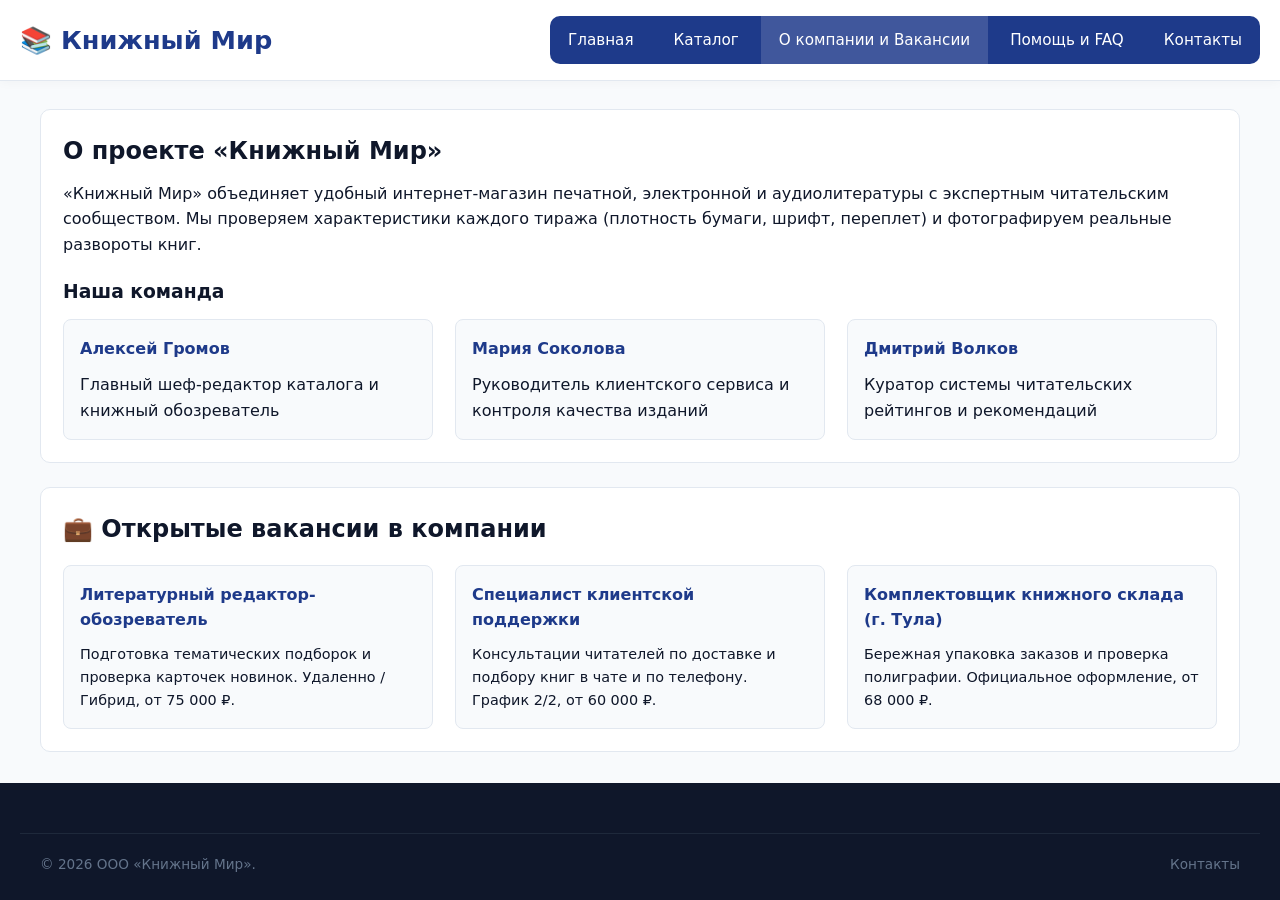
==== about.html @ 3159c73e "Add files via upload" ====
<!DOCTYPE html>
<html lang="ru">
<head>
    <meta charset="UTF-8">
    <meta name="viewport" content="width=device-width, initial-scale=1.0">
    <title>О компании, Наша команда и Вакансии | Книжный Мир</title>
    <meta name="description" content="Информация о книжном проекте Книжный Мир, редакционной команде, принципах работы и открытых вакансиях.">
    <link rel="stylesheet" href="style.css">
</head>
<body>
    <header>
        <div class="container header-main">
            <a href="index.html" class="logo">📚 Книжный Мир</a>
            <nav class="main-nav" style="border-radius:var(--radius);">
                <ul class="nav-list">
                    <li><a href="index.html">Главная</a></li>
                    <li><a href="catalog.html">Каталог</a></li>
                    <li><a href="about.html" class="active">О компании и Вакансии</a></li>
                    <li><a href="help.html">Помощь и FAQ</a></li>
                    <li><a href="contacts.html">Контакты</a></li>
                </ul>
            </nav>
        </div>
    </header>

    <main class="container" style="margin-top:28px;">
        <section class="card" style="margin-bottom:24px;">
            <h1>О проекте «Книжный Мир»</h1>
            <p style="margin-top:10px;">«Книжный Мир» объединяет удобный интернет-магазин печатной, электронной и аудиолитературы с экспертным читательским сообществом. Мы проверяем характеристики каждого тиража (плотность бумаги, шрифт, переплет) и фотографируем реальные развороты книг.</p>
            <h3 style="margin-top:20px;">Наша команда</h3>
            <div class="grid-3" style="margin-top:12px;">
                <div class="widget-box"><h4>Алексей Громов</h4><p>Главный шеф-редактор каталога и книжный обозреватель</p></div>
                <div class="widget-box"><h4>Мария Соколова</h4><p>Руководитель клиентского сервиса и контроля качества изданий</p></div>
                <div class="widget-box"><h4>Дмитрий Волков</h4><p>Куратор системы читательских рейтингов и рекомендаций</p></div>
            </div>
        </section>

        <section id="vacancies" class="card">
            <h2>💼 Открытые вакансии в компании</h2>
            <div class="grid-3" style="margin-top:16px;">
                <div class="widget-box">
                    <h4>Литературный редактор-обозреватель</h4>
                    <p style="font-size:0.9rem;">Подготовка тематических подборок и проверка карточек новинок. Удаленно / Гибрид, от 75 000 ₽.</p>
                </div>
                <div class="widget-box">
                    <h4>Специалист клиентской поддержки</h4>
                    <p style="font-size:0.9rem;">Консультации читателей по доставке и подбору книг в чате и по телефону. График 2/2, от 60 000 ₽.</p>
                </div>
                <div class="widget-box">
                    <h4>Комплектовщик книжного склада (г. Тула)</h4>
                    <p style="font-size:0.9rem;">Бережная упаковка заказов и проверка полиграфии. Официальное оформление, от 68 000 ₽.</p>
                </div>
            </div>
        </section>
    </main>

    <footer><div class="container footer-bottom"><span>© 2026 ООО «Книжный Мир».</span><a href="contacts.html">Контакты</a></div></footer>
</body>
</html>
---- style.css ----
:root {
    --primary: #1e3a8a;
    --primary-hover: #1d4ed8;
    --accent: #f97316;
    --accent-hover: #ea580c;
    --bg: #f8fafc;
    --surface: #ffffff;
    --text: #0f172a;
    --text-muted: #64748b;
    --border: #e2e8f0;
    --success: #16a34a;
    --radius: 10px;
}

* {
    margin: 0;
    padding: 0;
    box-sizing: border-box;
    font-family: 'Segoe UI', system-ui, -apple-system, sans-serif;
}

body {
    background-color: var(--bg);
    color: var(--text);
    line-height: 1.6;
    display: flex;
    flex-direction: column;
    min-height: 100vh;
}

a {
    color: inherit;
    text-decoration: none;
    transition: 0.2s;
}

ul {
    list-style: none;
}

.container {
    max-width: 1240px;
    margin: 0 auto;
    padding: 0 20px;
}

/* Верхняя коммерческая панель */
.top-bar {
    background: #0f172a;
    color: #cbd5e1;
    font-size: 0.85rem;
    padding: 8px 0;
}

.top-bar-inner {
    display: flex;
    justify-content: space-between;
    align-items: center;
    flex-wrap: wrap;
    gap: 10px;
}

.top-links, .top-actions {
    display: flex;
    gap: 18px;
    align-items: center;
}

.top-bar a:hover {
    color: #ffffff;
}

/* Шапка сайта */
header {
    background: var(--surface);
    border-bottom: 1px solid var(--border);
    position: sticky;
    top: 0;
    z-index: 100;
    box-shadow: 0 2px 10px rgba(0, 0, 0, 0.03);
}

.header-main {
    display: flex;
    justify-content: space-between;
    align-items: center;
    padding: 16px 0;
    gap: 24px;
}

.logo {
    font-size: 1.6rem;
    font-weight: 800;
    color: var(--primary);
    display: flex;
    align-items: center;
    gap: 8px;
    white-space: nowrap;
}

.search-box {
    flex: 1;
    display: flex;
    max-width: 580px;
}

.search-box input {
    width: 100%;
    padding: 11px 16px;
    border: 2px solid var(--primary);
    border-right: none;
    border-radius: var(--radius) 0 0 var(--radius);
    outline: none;
    font-size: 0.95rem;
}

.search-box button {
    background: var(--primary);
    color: #fff;
    border: none;
    padding: 0 22px;
    border-radius: 0 var(--radius) var(--radius) 0;
    font-weight: 600;
    cursor: pointer;
}

.search-box button:hover {
    background: var(--primary-hover);
}

.header-icons {
    display: flex;
    gap: 16px;
    align-items: center;
}

.icon-btn {
    display: flex;
    flex-direction: column;
    align-items: center;
    font-size: 0.8rem;
    color: var(--text);
    position: relative;
    cursor: pointer;
}

.badge {
    background: var(--accent);
    color: #fff;
    font-size: 0.7rem;
    font-weight: 700;
    padding: 1px 6px;
    border-radius: 99px;
    position: absolute;
    top: -6px;
    right: -8px;
}

/* Главная навигация */
.main-nav {
    background: var(--primary);
    color: #fff;
}

.nav-list {
    display: flex;
    gap: 4px;
    flex-wrap: wrap;
}

.nav-list a {
    display: block;
    padding: 12px 18px;
    font-weight: 500;
    font-size: 0.95rem;
}

.nav-list a:hover, .nav-list a.active {
    background: rgba(255, 255, 255, 0.15);
}

/* Хлебные крошки */
.breadcrumbs {
    padding: 14px 0;
    font-size: 0.88rem;
    color: var(--text-muted);
}

.breadcrumbs a:hover {
    color: var(--primary);
    text-decoration: underline;
}

/* Баннеры и секции */
main {
    flex: 1;
    padding-bottom: 60px;
}

.hero {
    background: linear-gradient(135deg, #1e3a8a 0%, #3b82f6 100%);
    color: #fff;
    padding: 48px 40px;
    border-radius: var(--radius);
    margin: 24px 0 36px;
    display: flex;
    justify-content: space-between;
    align-items: center;
    gap: 24px;
    flex-wrap: wrap;
}

.hero h1 {
    font-size: 2.2rem;
    margin-bottom: 12px;
}

.hero p {
    font-size: 1.08rem;
    opacity: 0.92;
    max-width: 650px;
}

.section-header {
    display: flex;
    justify-content: space-between;
    align-items: baseline;
    margin: 36px 0 20px;
}

.section-header h2 {
    font-size: 1.6rem;
    color: var(--text);
}

.section-header a {
    color: var(--primary);
    font-weight: 600;
    font-size: 0.95rem;
}

/* Сетки и карточки */
.grid-3 {
    display: grid;
    grid-template-columns: repeat(auto-fill, minmax(340px, 1fr));
    gap: 22px;
}

.grid-4 {
    display: grid;
    grid-template-columns: repeat(auto-fill, minmax(260px, 1fr));
    gap: 22px;
}

.card {
    background: var(--surface);
    border: 1px solid var(--border);
    border-radius: var(--radius);
    padding: 22px;
    transition: transform 0.2s, box-shadow 0.2s;
}

.card:hover {
    transform: translateY(-3px);
    box-shadow: 0 10px 20px rgba(0, 0, 0, 0.06);
}

.genre-tags {
    display: flex;
    flex-wrap: wrap;
    gap: 8px;
    margin-top: 14px;
}

.tag {
    background: #eff6ff;
    color: var(--primary);
    padding: 5px 11px;
    border-radius: 6px;
    font-size: 0.83rem;
    font-weight: 500;
}

.tag:hover {
    background: var(--primary);
    color: #fff;
}

/* Карточка книги */
.book-card {
    background: var(--surface);
    border: 1px solid var(--border);
    border-radius: var(--radius);
    overflow: hidden;
    display: flex;
    flex-direction: column;
    transition: 0.2s;
}

.book-card:hover {
    box-shadow: 0 8px 20px rgba(0, 0, 0, 0.08);
}

.book-cover {
    height: 240px;
    display: flex;
    flex-direction: column;
    justify-content: center;
    align-items: center;
    color: #fff;
    padding: 20px;
    text-align: center;
    font-weight: 700;
    position: relative;
}

.cover-1 { background: linear-gradient(135deg, #7c2d12, #c2410c); }
.cover-2 { background: linear-gradient(135deg, #1e293b, #475569); }
.cover-3 { background: linear-gradient(135deg, #312e81, #4f46e5); }
.cover-4 { background: linear-gradient(135deg, #065f46, #10b981); }
.cover-5 { background: linear-gradient(135deg, #831843, #db2777); }
.cover-6 { background: linear-gradient(135deg, #1e3a8a, #2563eb); }

.book-badge {
    position: absolute;
    top: 12px;
    left: 12px;
    background: rgba(0, 0, 0, 0.65);
    color: #fff;
    padding: 3px 9px;
    border-radius: 4px;
    font-size: 0.75rem;
}

.book-body {
    padding: 18px;
    display: flex;
    flex-direction: column;
    flex: 1;
}

.book-genre {
    font-size: 0.78rem;
    color: var(--text-muted);
    text-transform: uppercase;
    letter-spacing: 0.5px;
}

.book-title {
    font-size: 1.12rem;
    font-weight: 700;
    margin: 4px 0;
}

.book-author {
    font-size: 0.9rem;
    color: var(--primary);
    margin-bottom: 8px;
}

.book-rating {
    font-size: 0.88rem;
    color: #d97706;
    font-weight: 600;
    margin-bottom: 12px;
}

.book-price-row {
    margin-top: auto;
    display: flex;
    justify-content: space-between;
    align-items: center;
    padding-top: 12px;
    border-top: 1px solid var(--border);
}

.price {
    font-size: 1.3rem;
    font-weight: 800;
    color: var(--text);
}

/* Кнопки */
.btn {
    display: inline-flex;
    align-items: center;
    justify-content: center;
    gap: 6px;
    padding: 10px 18px;
    border-radius: 8px;
    font-weight: 600;
    font-size: 0.92rem;
    border: none;
    cursor: pointer;
    transition: 0.2s;
}

.btn-primary {
    background: var(--accent);
    color: #fff;
}

.btn-primary:hover {
    background: var(--accent-hover);
}

.btn-outline {
    background: transparent;
    border: 1px solid var(--border);
    color: var(--text);
}

.btn-outline:hover {
    border-color: var(--primary);
    color: var(--primary);
}

/* Макет каталога с фильтрами */
.catalog-layout {
    display: grid;
    grid-template-columns: 280px 1fr;
    gap: 28px;
    margin-top: 20px;
}

.filter-panel {
    background: var(--surface);
    border: 1px solid var(--border);
    border-radius: var(--radius);
    padding: 20px;
    height: fit-content;
}

.filter-group {
    margin-bottom: 20px;
    padding-bottom: 16px;
    border-bottom: 1px solid var(--border);
}

.filter-group:last-child {
    border-bottom: none;
}

.filter-group h4 {
    margin-bottom: 10px;
    font-size: 0.98rem;
}

.filter-group label {
    display: block;
    font-size: 0.9rem;
    margin-bottom: 6px;
    cursor: pointer;
}

.sort-bar {
    background: var(--surface);
    border: 1px solid var(--border);
    border-radius: var(--radius);
    padding: 14px 20px;
    margin-bottom: 20px;
    display: flex;
    justify-content: space-between;
    align-items: center;
    flex-wrap: wrap;
    gap: 12px;
}

.sort-bar select, .filter-group select, .filter-group input[type="text"], .filter-group input[type="number"] {
    padding: 8px 12px;
    border: 1px solid var(--border);
    border-radius: 6px;
    font-size: 0.9rem;
    width: 100%;
}

/* Страница книги (Карточка товара) */
.product-grid {
    display: grid;
    grid-template-columns: 340px 1fr;
    gap: 36px;
    background: var(--surface);
    border: 1px solid var(--border);
    border-radius: var(--radius);
    padding: 30px;
}

.product-widgets {
    display: grid;
    grid-template-columns: 1fr 1fr;
    gap: 18px;
    margin: 22px 0;
}

.widget-box {
    background: #f8fafc;
    border: 1px solid var(--border);
    border-radius: 8px;
    padding: 16px;
}

.widget-box h4 {
    margin-bottom: 10px;
    color: var(--primary);
}

.specs-table {
    width: 100%;
    border-collapse: collapse;
    margin-top: 12px;
}

.specs-table td {
    padding: 9px 0;
    border-bottom: 1px dashed var(--border);
    font-size: 0.93rem;
}

.specs-table td:first-child {
    color: var(--text-muted);
    width: 48%;
}

/* Таблицы и модальные окна */
.compare-table {
    width: 100%;
    border-collapse: collapse;
    background: var(--surface);
    border-radius: var(--radius);
    overflow: hidden;
    border: 1px solid var(--border);
}

.compare-table th, .compare-table td {
    padding: 14px 18px;
    border: 1px solid var(--border);
    text-align: left;
}

.compare-table th {
    background: #f1f5f9;
    width: 220px;
}

.modal-overlay {
    display: none;
    position: fixed;
    inset: 0;
    background: rgba(15, 23, 42, 0.65);
    z-index: 999;
    justify-content: center;
    align-items: center;
    padding: 20px;
}

.modal-overlay.active {
    display: flex;
}

.modal-box {
    background: var(--surface);
    max-width: 720px;
    width: 100%;
    border-radius: var(--radius);
    padding: 28px;
    max-height: 85vh;
    overflow-y: auto;
    position: relative;
}

.modal-close {
    position: absolute;
    top: 16px;
    right: 20px;
    font-size: 1.5rem;
    background: none;
    border: none;
    cursor: pointer;
}

/* Подвал сайта */
footer {
    background: #0f172a;
    color: #e2e8f0;
    padding: 50px 0 24px;
    margin-top: auto;
}

.footer-grid {
    display: grid;
    grid-template-columns: repeat(auto-fit, minmax(220px, 1fr));
    gap: 32px;
    margin-bottom: 36px;
}

.footer-col h4 {
    color: #fff;
    margin-bottom: 16px;
    font-size: 1.05rem;
}

.footer-col ul li {
    margin-bottom: 9px;
}

.footer-col a {
    color: #94a3b8;
    font-size: 0.92rem;
}

.footer-col a:hover {
    color: #fff;
}

.footer-bottom {
    border-top: 1px solid #1e293b;
    padding-top: 20px;
    display: flex;
    justify-content: space-between;
    font-size: 0.85rem;
    color: #64748b;
    flex-wrap: wrap;
    gap: 10px;
}

@media (max-width: 900px) {
    .catalog-layout, .product-grid, .product-widgets {
        grid-template-columns: 1fr;
    }
    .header-main {
        flex-wrap: wrap;
    }
}
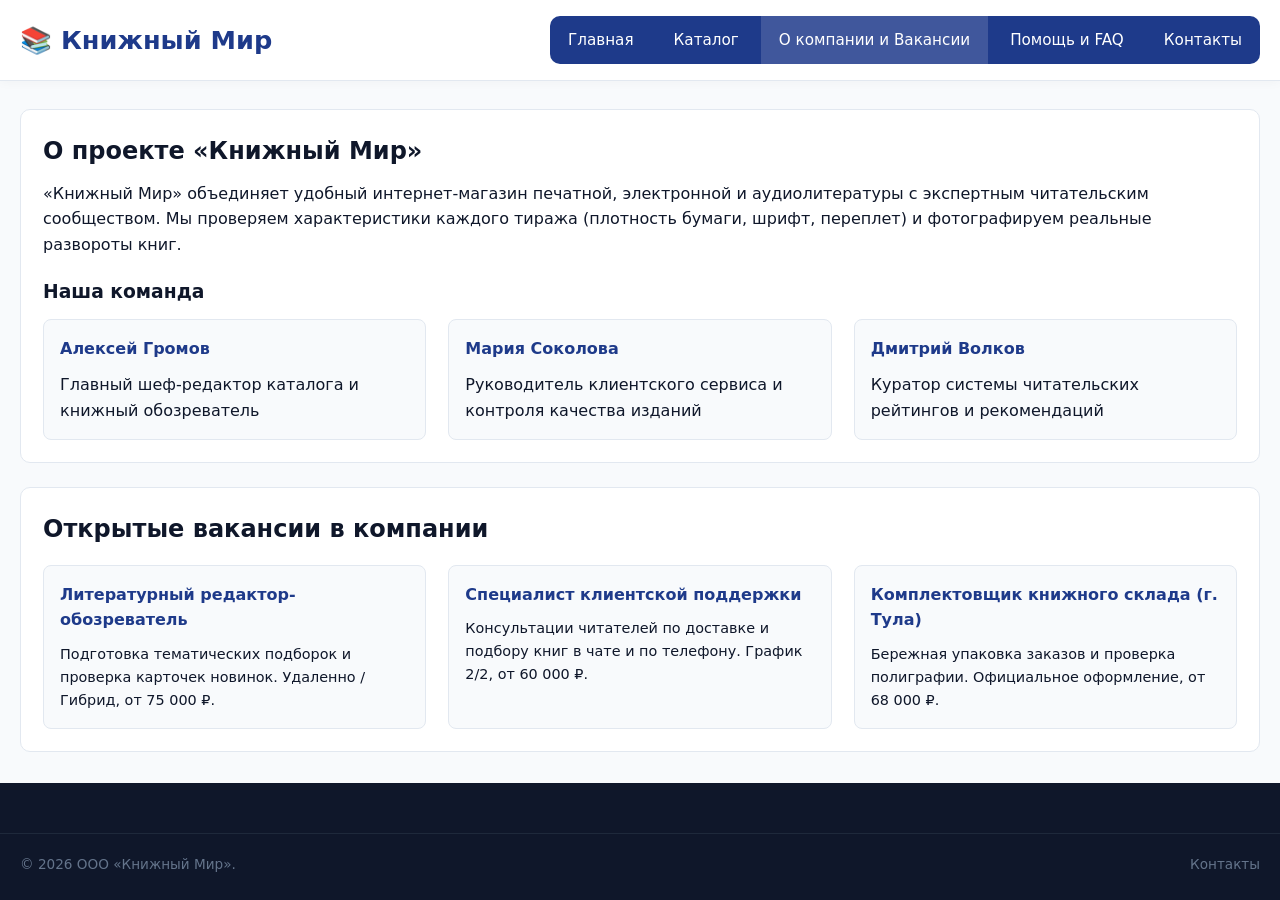
==== commit bda933d7: "Add files via upload" ====
--- a/about.html
+++ b/about.html
@@ -36,7 +36,7 @@
         </section>
 
         <section id="vacancies" class="card">
-            <h2>💼 Открытые вакансии в компании</h2>
+            <h2>Открытые вакансии в компании</h2>
             <div class="grid-3" style="margin-top:16px;">
                 <div class="widget-box">
                     <h4>Литературный редактор-обозреватель</h4>
--- a/style.css
+++ b/style.css
@@ -15,7 +15,7 @@
 * {
     margin: 0;
     padding: 0;
-    box-sizing: border-box;
+    /*box-sizing: border-box;*/
     font-family: 'Segoe UI', system-ui, -apple-system, sans-serif;
 }
 
@@ -288,6 +288,7 @@
 
 /* Карточка книги */
 .book-card {
+	
     background: var(--surface);
     border: 1px solid var(--border);
     border-radius: var(--radius);
@@ -302,7 +303,7 @@
 }
 
 .book-cover {
-    height: 240px;
+    height: 460px; /* Было, например, 240px или 250px — увеличьте до нужной высоты */
     display: flex;
     flex-direction: column;
     justify-content: center;
@@ -312,6 +313,7 @@
     text-align: center;
     font-weight: 700;
     position: relative;
+    overflow: hidden;
 }
 
 .cover-1 { background: linear-gradient(135deg, #7c2d12, #c2410c); }
@@ -320,6 +322,10 @@
 .cover-4 { background: linear-gradient(135deg, #065f46, #10b981); }
 .cover-5 { background: linear-gradient(135deg, #831843, #db2777); }
 .cover-6 { background: linear-gradient(135deg, #1e3a8a, #2563eb); }
+.cover-7 { background: linear-gradient(135deg, #0f766e, #14b8a6); }
+.cover-8 { background: linear-gradient(135deg, #4338ca, #6366f1); }
+.cover-9 { background: linear-gradient(135deg, #b45309, #f59e0b); }
+.cover-10 { background: linear-gradient(135deg, #374151, #111827); }
 
 .book-badge {
     position: absolute;
@@ -630,4 +636,26 @@
     .header-main {
         flex-wrap: wrap;
     }
+}
+
+/* Стили для реальных картинок-обложек */
+.book-cover img {
+    width: 100%;
+    height: 100%;
+    object-fit: cover; /* картинка заполняет блок без искажения пропорций */
+    position: absolute;
+    top: 0;
+    left: 0;
+    z-index: 1;
+}
+
+/* Бейджик поверх картинки */
+.book-cover .book-badge {
+    z-index: 2;
+}
+
+/* На случай если картинка не загрузилась, текст останется виден на фоне */
+.book-cover span:not(.book-badge) {
+    position: relative;
+    z-index: 0;
 }
